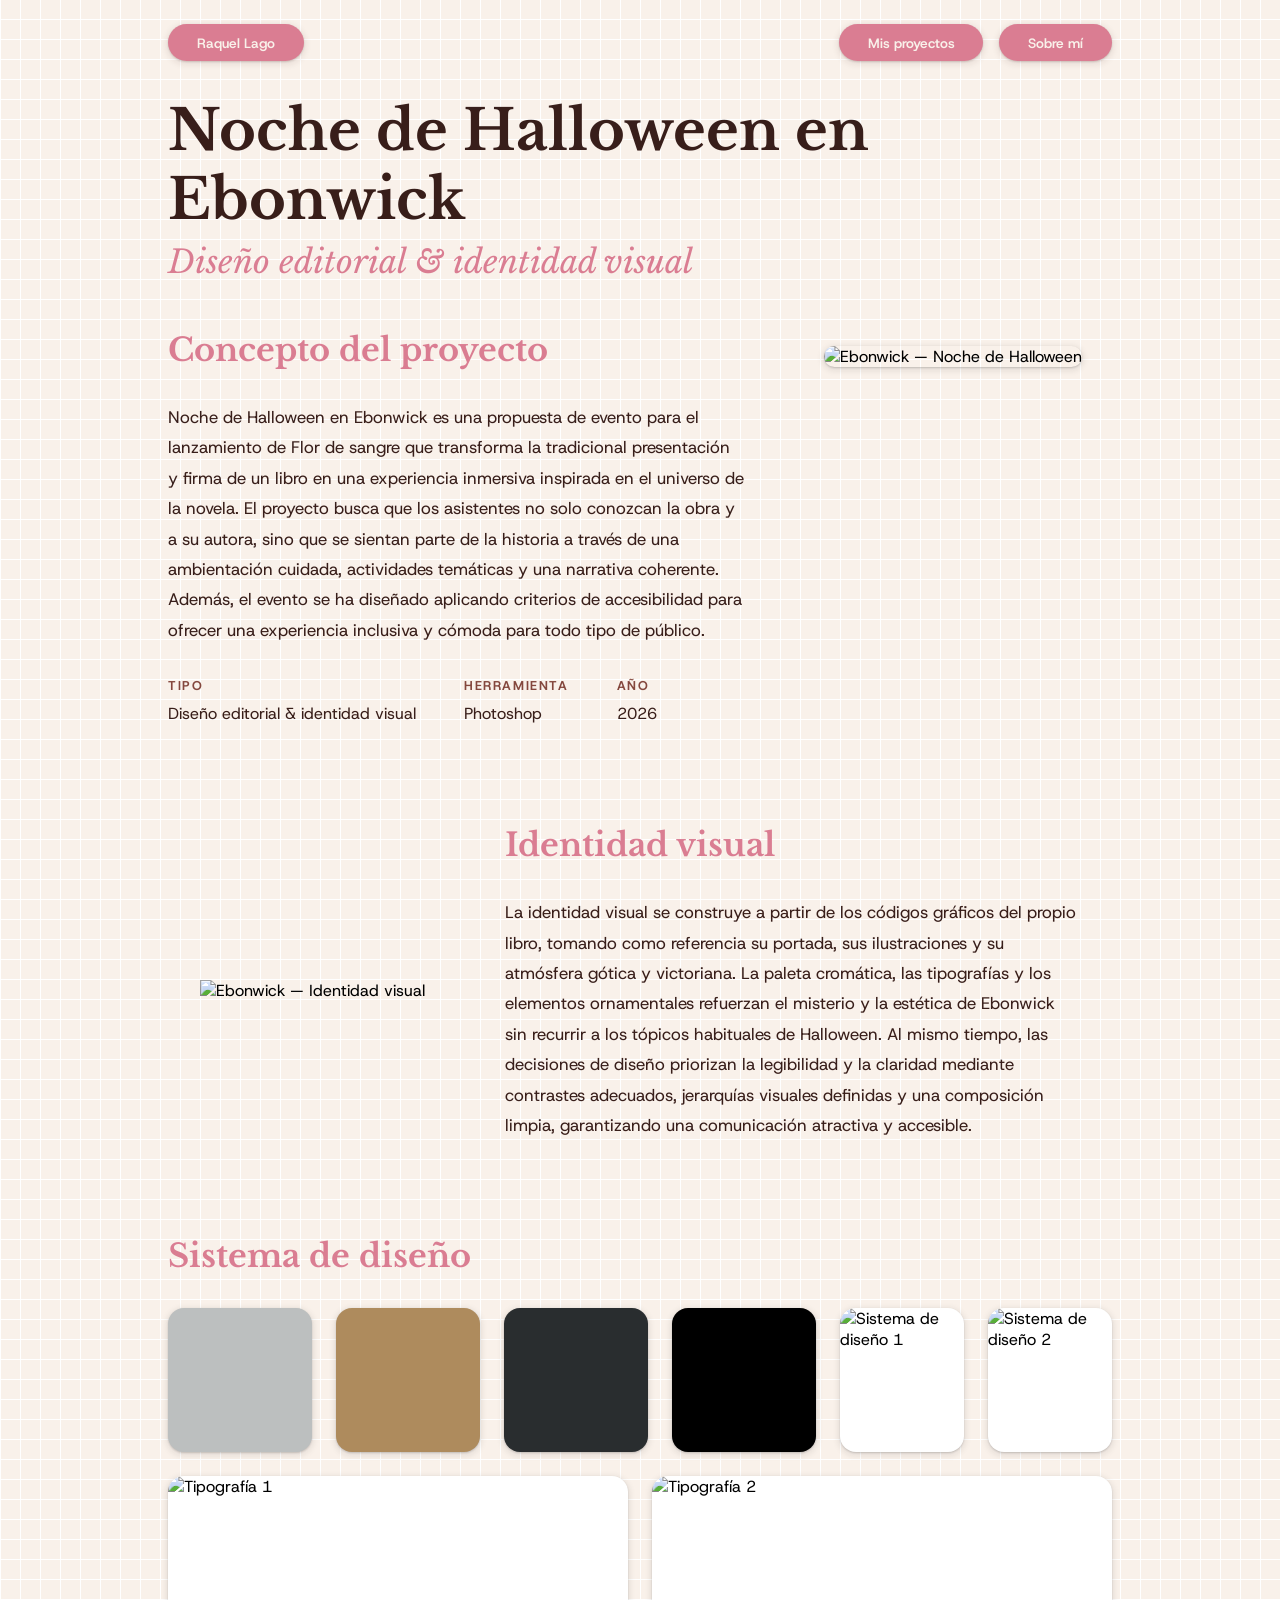
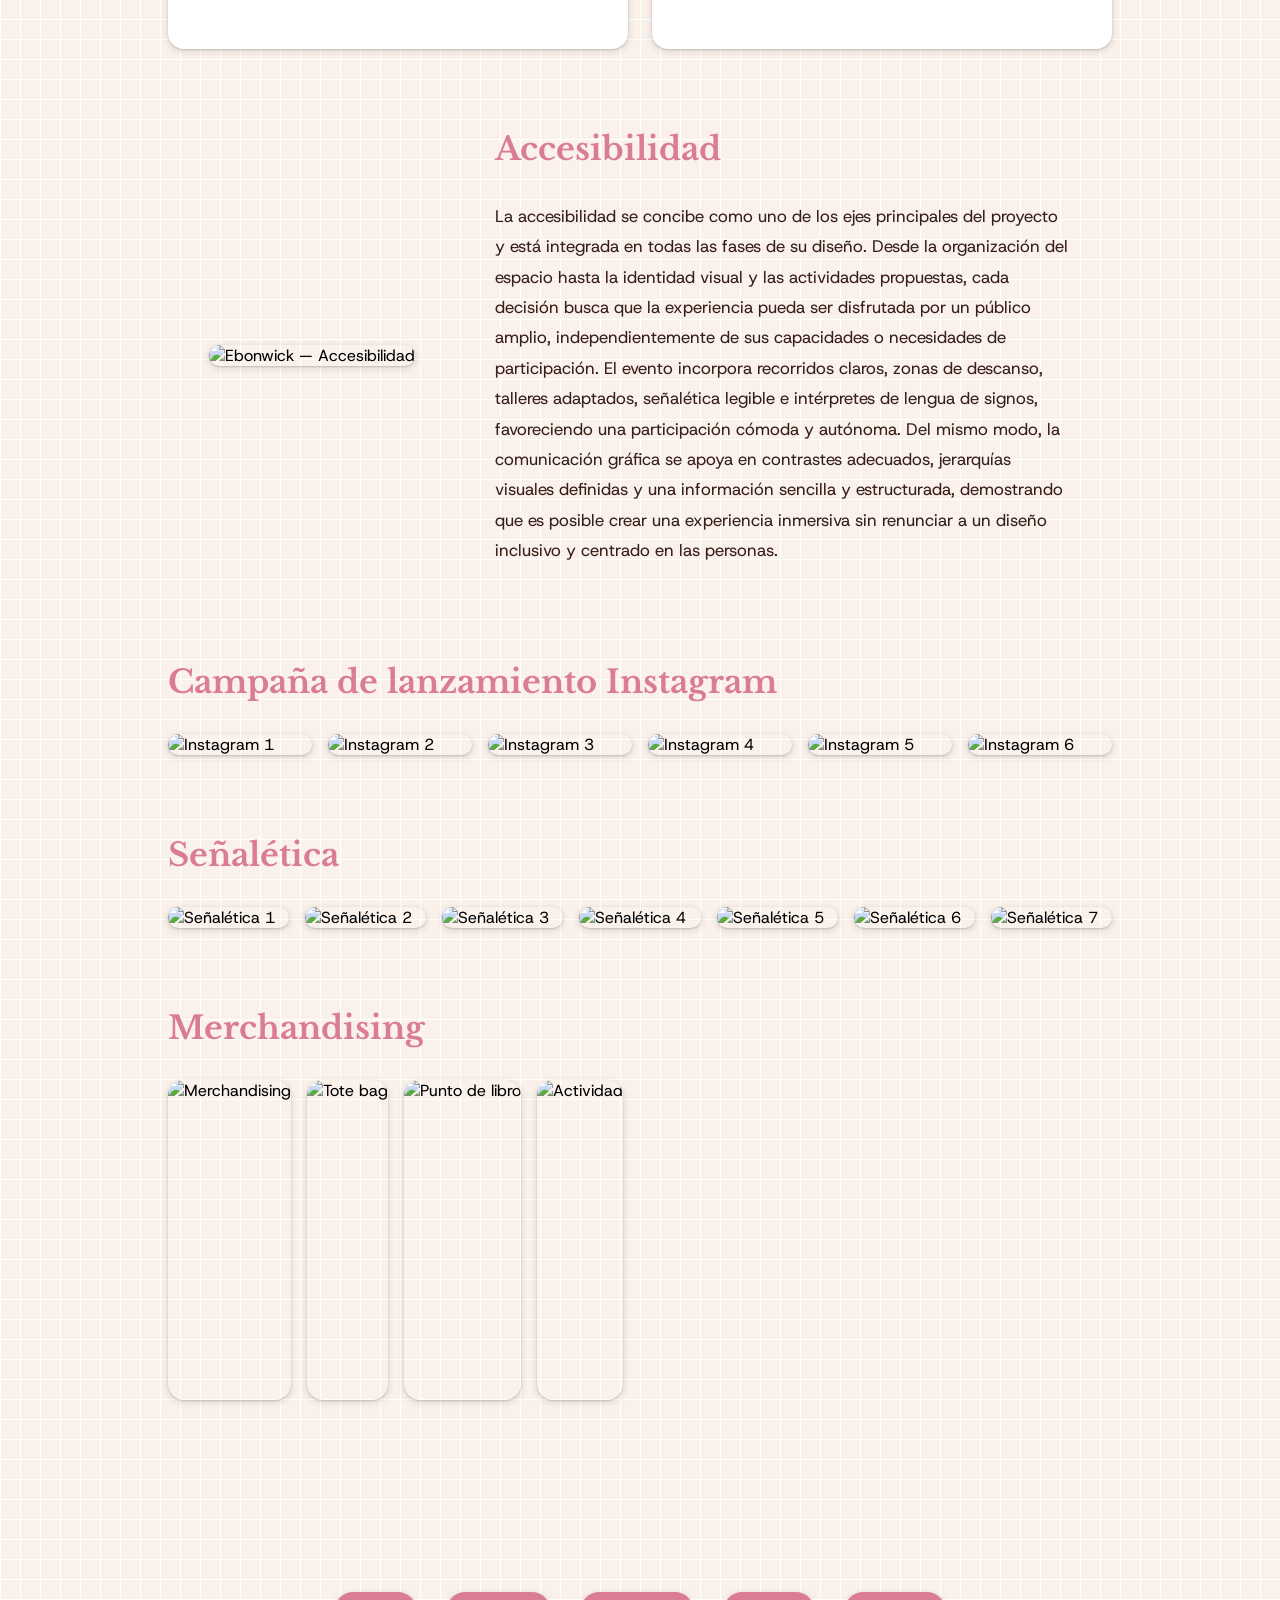
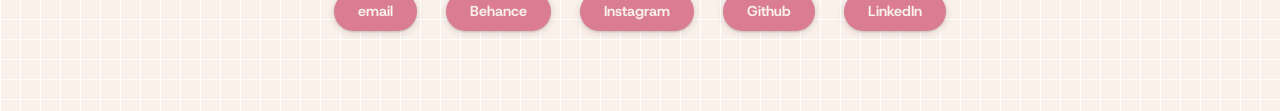
==== ebonwick.html @ 542d764f "Add files via upload" ====
<!DOCTYPE html>
<html lang="es">
<head>
    <meta charset="UTF-8">
    <meta name="viewport" content="width=device-width, initial-scale=1.0">
    <link rel="preconnect" href="https://fonts.googleapis.com">
    <link rel="preconnect" href="https://fonts.gstatic.com" crossorigin>
    <link href="https://fonts.googleapis.com/css2?family=Libre+Baskerville:ital,wght@0,400;0,700;1,400&family=Host+Grotesk:ital,wght@0,300;0,400;0,500;0,600;0,700;1,300;1,400&display=swap" rel="stylesheet">
    <link rel="icon" type="favicon" href="img/icono_hada.png"/>
    <link rel="stylesheet" href="estilo/styles.css">
    <title>Ebonwick</title>
</head>

<body class="ebonwick">

<!-- NAV -------------------------------------------------------------------------------->
    
	<nav class="nav">
        <a href="index.html" class="enlace__index">
            <div class="nav__title-container">
                <p class="nav__title">Raquel Lago</p>
            </div>
        </a>
        <div class="menu__lista">
            <a href="mis_proyectos.html" class="nav__btn">Mis proyectos</a>
            <a href="sobre_mi.html" class="nav__btn">Sobre mí</a>
        </div>
    </nav>

<!-- HERO ---------------------------------------------------------------------------------->

    <section class="hero hero--proyectos">
        <div class="hero__columna-texto">
            <div class="hero__titulo">
                <h1>Noche de Halloween en Ebonwick</h1>
            </div>
            <div class="hero__subtitulo">
                <h2>Diseño editorial & identidad visual</h2>
            </div>
        </div>
    </section>

<!-- DESCRIPCIÓN ---------------------------------------------------------------------------------->

    <section class="proyecto__descripcion">
        <div class="proyecto__descripcion-texto">
            <h3 class="proyecto__titulo">Concepto del proyecto</h3>
            <p>Noche de Halloween en Ebonwick es una propuesta de evento para el lanzamiento de Flor de sangre que transforma la tradicional presentación
			y firma de un libro en una experiencia inmersiva inspirada en el universo de la novela. El proyecto busca que los asistentes no solo conozcan 
			la obra y a su autora, sino que se sientan parte de la historia a través de una ambientación cuidada, actividades temáticas y una narrativa 
			coherente. Además, el evento se ha diseñado aplicando criterios de accesibilidad para ofrecer una experiencia inclusiva y cómoda para todo 
			tipo de público.</p>
            <div class="proyecto__meta">
                <div class="proyecto__meta-item">
                    <b>Tipo</b>
                    <p>Diseño editorial & identidad visual</p>
                </div>
                <div class="proyecto__meta-item">
                    <b>Herramienta</b>
                    <p>Photoshop</p>
                </div>
                <div class="proyecto__meta-item">
                    <b>Año</b>
                    <p>2026</p>
                </div>
            </div>
        </div>
        <div class="proyecto__descripcion-imagen">
            <img src="img/mis_proyectos/ebonwick/Ebonwick_Cartel.webp" alt="Ebonwick — Noche de Halloween">
        </div>
    </section>

<!-- IDENTIDAD VISUAL ---------------------------------------------------------------------------------->

	<section class="proyecto__identidad">
		<div class="proyecto__identidad-imagen">
			<img src="img/mis_proyectos/ebonwick/Flor_de_sangre.webp" alt="Ebonwick — Identidad visual">
		</div>
		<div class="proyecto__identidad-texto">
			<h3 class="proyecto__titulo">Identidad visual</h3>
			<p>La identidad visual se construye a partir de los códigos gráficos del propio libro, tomando como referencia su portada, sus ilustraciones 
            y su atmósfera gótica y victoriana. La paleta cromática, las tipografías y los elementos ornamentales refuerzan el misterio y la estética de 
            Ebonwick sin recurrir a los tópicos habituales de Halloween. Al mismo tiempo, las decisiones de diseño priorizan la legibilidad y la claridad 
            mediante contrastes adecuados, jerarquías visuales definidas y una composición limpia, garantizando una comunicación atractiva y accesible.</p>
		</div>
	</section>

<!-- SISTEMA DE DISEÑO ---------------------------------------------------------------------------------->

    <section class="proyecto__sistema">
        <h3 class="proyecto__titulo">Sistema de diseño</h3>

        <div class="proyecto__sistema-fila1">
            <div class="proyecto__sistema-color" style="background-color: #bcbfbf;"></div>
            <div class="proyecto__sistema-color" style="background-color: #ae8b5d;"></div>
            <div class="proyecto__sistema-color" style="background-color: #292d2f;"></div>
            <div class="proyecto__sistema-color" style="background-color: #000000;"></div>
            
			<div class="proyecto__sistema-tipo">
                <img src="img/mis_proyectos/ebonwick/Ebonwick_sistema1.webp" alt="Sistema de diseño 1">
            </div>
            <div class="proyecto__sistema-tipo">
                <img src="img/mis_proyectos/ebonwick/ebonwick_sistema2.webp" alt="Sistema de diseño 2">
            </div>
        </div>

        <div class="proyecto__sistema-fila2">
            <div class="proyecto__sistema-extra">
                <img src="img/mis_proyectos/ebonwick/ebonwick_tipografia1.webp" alt="Tipografía 1">
            </div>
            <div class="proyecto__sistema-extra">
                <img src="img/mis_proyectos/ebonwick/ebonwick_tipografia2.webp" alt="Tipografía 2">
            </div>
        </div>

    </section>

<!-- ACCESIBILIDAD ---------------------------------------------------------------------------------->
   
   <section class="proyecto__identidad">
        <div class="proyecto__accesibilidad-imagen">
            <img src="img/mis_proyectos/ebonwick/Ebonwick_caseta.webp" alt="Ebonwick — Accesibilidad">
        </div>
        <div class="proyecto__identidad-texto">
            <h3 class="proyecto__titulo">Accesibilidad</h3>
            <p>La accesibilidad se concibe como uno de los ejes principales del proyecto y está integrada en todas las fases de su diseño. 
			Desde la organización del espacio hasta la identidad visual y las actividades propuestas, cada decisión busca que la experiencia 
			pueda ser disfrutada por un público amplio, independientemente de sus capacidades o necesidades de participación. El evento incorpora 
			recorridos claros, zonas de descanso, talleres adaptados, señalética legible e intérpretes de lengua de signos, favoreciendo una 
			participación cómoda y autónoma. Del mismo modo, la comunicación gráfica se apoya en contrastes adecuados, jerarquías 
			visuales definidas y una información sencilla y estructurada, demostrando que es posible crear una experiencia inmersiva sin renunciar 
			a un diseño inclusivo y centrado en las personas.</p>
        </div>
    </section>
 
<!-- CAMPAÑA LANZAMIENTO ---------------------------------------------------------------------------------->

    <section class="proyecto__galeria-piezas">
        <h3 class="proyecto__titulo">Campaña de lanzamiento Instagram</h3>
        <div class="proyecto__galeria-fila">
            <div class="proyecto__galeria-item">
                <img src="img/mis_proyectos/ebonwick/Ebonwick_Instagram1.webp" alt="Instagram 1">
            </div>
            <div class="proyecto__galeria-item">
                <img src="img/mis_proyectos/ebonwick/Ebonwick_Instagram2.webp" alt="Instagram 2">
            </div>
            <div class="proyecto__galeria-item">
                <img src="img/mis_proyectos/ebonwick/Ebonwick_Instagram3.webp" alt="Instagram 3">
            </div>
            <div class="proyecto__galeria-item">
                <img src="img/mis_proyectos/ebonwick/Ebonwick_Instagram4.webp" alt="Instagram 4">
            </div>
            <div class="proyecto__galeria-item">
                <img src="img/mis_proyectos/ebonwick/Ebonwick_Instagram5.webp" alt="Instagram 5">
            </div>
            <div class="proyecto__galeria-item">
                <img src="img/mis_proyectos/ebonwick/Ebonwick_Instagram6.webp" alt="Instagram 6">
            </div>
        </div>
    </section>
 
<!-- SEÑALETICA ---------------------------------------------------------------------------------->

    <section class="proyecto__galeria-piezas">
        <h3 class="proyecto__titulo">Señalética</h3>
        <div class="proyecto__galeria-fila">
            <div class="proyecto__galeria-item">
                <img src="img/mis_proyectos/ebonwick/Ebonwick_Señaletica1.webp" alt="Señalética 1">
            </div>
            <div class="proyecto__galeria-item">
                <img src="img/mis_proyectos/ebonwick/Ebonwick_Señaletica2.webp" alt="Señalética 2">
            </div>
            <div class="proyecto__galeria-item">
                <img src="img/mis_proyectos/ebonwick/Ebonwick_Señaletica3.webp" alt="Señalética 3">
            </div>
            <div class="proyecto__galeria-item">
                <img src="img/mis_proyectos/ebonwick/Ebonwick_Señaletica4.webp" alt="Señalética 4">
            </div>
            <div class="proyecto__galeria-item">
                <img src="img/mis_proyectos/ebonwick/Ebonwick_Señaletica5.webp" alt="Señalética 5">
            </div>
            <div class="proyecto__galeria-item">
                <img src="img/mis_proyectos/ebonwick/Ebonwick_Señaletica6.webp" alt="Señalética 6">
            </div>
            <div class="proyecto__galeria-item">
                <img src="img/mis_proyectos/ebonwick/Ebonwick_Señaletica_Mockup.webp" alt="Señalética 7">
            </div>
        </div>
    </section>
	
<!-- MERCHANDISING ---------------------------------------------------------------------------------->
 
    <section class="proyecto__galeria-piezas">
        <h3 class="proyecto__titulo">Merchandising</h3>
        <div class="proyecto__galeria-fila proyecto__galeria-fila--merch">
            <div class="proyecto__galeria-item proyecto__galeria-item--auto">
                <img src="img/mis_proyectos/ebonwick/Ebonwick_merchandising.webp" alt="Merchandising">
            </div>
            <div class="proyecto__galeria-item proyecto__galeria-item--auto">
                <img src="img/mis_proyectos/ebonwick/Ebonwick_merchandising_Tote.webp" alt="Tote bag">
            </div>
            <div class="proyecto__galeria-item proyecto__galeria-item--auto">
                <img src="img/mis_proyectos/ebonwick/Ebonwick_merchandising_punto.webp" alt="Punto de libro">
            </div>
            <div class="proyecto__galeria-item proyecto__galeria-item--auto">
                <img src="img/mis_proyectos/ebonwick/Ebonwick_merchandising_actividad.webp" alt="Actividad">
            </div>
        </div>
    </section>
 

<!-- FOOTER ---------------------------------------------------------------------------------->
   
	<footer>
        <div class="footer__container">
            <div class="footer__container-links">
                <a href="mailto:itscaliope.art@gmail.com" target="_blank">email</a>
                <a href="https://www.behance.net/itscaliope" target="_blank">Behance</a>
                <a href="https://www.instagram.com/itscaliope.art/" target="_blank">Instagram</a>
                <a href="#" target="_blank">Github</a>
                <a href="https://www.linkedin.com/in/itscaliope/" target="_blank">LinkedIn</a>
            </div>
        </div>
    </footer>

</body>
</html>
---- estilo/styles.css ----
/* VARIABLES >>>>>>>>>>>>>>>>>>>>>>>>>>>>>>>>>>>>>>>>>>>>>>>>>>>>>>>>>>>>>>>>>>>>>>>>>>>>>>>>>
>>>>>>>>>>>>>>>>>>>>>>>>>>>>>>>>>>>>>>>>>>>>>>>>>>>>>>>>>>>>>>>>>>>>>>>>>>>>>>>>>>>>>>>>>>> */

:root {
    --color-madera-oscura:  #381E1A;
    --color-madera-clara:   #84473d;
    --color-arena:          #F9F1EA;
    --color-tulipan:        #DA7D92;

    --tipografia-textos:    'Host Grotesk', sans-serif;
    --tipografia-titulos:   'Libre Baskerville', serif;
}


/* RESET >>>>>>>>>>>>>>>>>>>>>>>>>>>>>>>>>>>>>>>>>>>>>>>>>>>>>>>>>>>>>>>>>>>>>>>>>>>>>>>>>>>>>
>>>>>>>>>>>>>>>>>>>>>>>>>>>>>>>>>>>>>>>>>>>>>>>>>>>>>>>>>>>>>>>>>>>>>>>>>>>>>>>>>>>>>>>>>>> */

* {
    box-sizing: border-box;
    padding: 0;
    margin: 0;
    font-family: var(--tipografia-textos);
    font-size: 16px;
}

body {
    background:
        linear-gradient(90deg, #ffffff 1px, transparent 1px),
        linear-gradient(0deg, #ffffff 1px, transparent 1px);
    background-size: 20px 20px;
    background-color: var(--color-arena);
}

h1, h2, h3, h4, h5, h6 { 
	font-family: var(--tipografia-titulos);
}

ul, li {
	list-style: none; 
}

a {
    text-decoration: none;
    color: var(--color-madera-oscura);
}

img {
    max-width: 100%;
}

button {
    font-family: inherit;
    cursor: pointer;
}

/* NAV >>>>>>>>>>>>>>>>>>>>>>>>>>>>>>>>>>>>>>>>>>>>>>>>>>>>>>>>>>>>>>>>>>>>>>>>>>>>>>>>>>>>>>>
>>>>>>>>>>>>>>>>>>>>>>>>>>>>>>>>>>>>>>>>>>>>>>>>>>>>>>>>>>>>>>>>>>>>>>>>>>>>>>>>>>>>>>>>>>> */

.nav {
    position: fixed;
    top: 0;
    left: 0;
    width: 100%;
    z-index: 500;
    display: flex;
    align-items: center;
    justify-content: space-between;
    padding: 1.5rem 10.5rem;
}

.nav__title-container {
    display: flex;
    align-items: center;
    background-color: var(--color-tulipan);
    border-radius: 1.5rem;
    box-shadow: 0px 1px 2px 0px #381E1A30, 0px 2px 6px 2px #381E1A15;
    transition: background-color 0.2s;
}

.nav__title-container:hover { 
	background-color: var(--color-madera-oscura);
}

.nav__title {
    font-size: 0.85rem;
    font-weight: 600;
    color: var(--color-arena);
    padding: 0.6rem 1.8rem;
}

.menu__lista {
    display: flex;
    gap: 1rem;
}

.nav__btn {
    background-color: var(--color-tulipan);
    color: var(--color-arena);
    font-size: 0.85rem;
    font-weight: 600;
    padding: 0.6rem 1.8rem;
    border-radius: 1.5rem;
    box-shadow: 0px 1px 2px 0px #381E1A30, 0px 2px 6px 2px #381E1A15;
    transition: background-color 0.2s;
}

.nav__btn:hover, .nav__btn--active { 
	background-color: var(--color-madera-oscura); 
}

/* HERO >>>>>>>>>>>>>>>>>>>>>>>>>>>>>>>>>>>>>>>>>>>>>>>>>>>>>>>>>>>>>>>>>>>>>>>>>>>>>>>>>>>>>>
>>>>>>>>>>>>>>>>>>>>>>>>>>>>>>>>>>>>>>>>>>>>>>>>>>>>>>>>>>>>>>>>>>>>>>>>>>>>>>>>>>>>>>>>>>> */

.hero {
    display: flex;
    flex-direction: row;
    align-items: center;
    gap: 4rem;
    margin: 4rem 10.5rem 0 10.5rem;
    min-height: calc(100vh - 9rem);
}

.hero__columna-texto {
    display: flex;
    flex-direction: column;
    flex: 1;
}

.hero__columna-imagen { flex: 0 0 auto; }

.hero__titulo h1 {
    font-size: 2.5rem;
    color: var(--color-tulipan);
    margin-bottom: 2rem;
}

.hero__subtitulo h2 {
    font-size: 3.2rem;
    color: var(--color-madera-oscura);
    line-height: 4rem;
    margin-top: 0rem;
}

.hero__texto {
    font-size: 1.12rem;
    line-height: 2rem;
    margin-top: 2rem;
    max-width: 37rem;
}

.hero__imagen { width: 27rem; }

/* Variante index >>>>>>>>>>>>>>>>>>>>>>>>>>>>>>>>>>>>>>>>>>>>>>>>>>>>> */
.hero {
    display: flex;
    flex-direction: row;
    align-items: center;
    gap: 4rem;
    margin: 4rem 10.5rem 0 10.5rem;
    min-height: calc(100vh - 9rem); /* ← cámbialo por esto: */
}

.hero--index .hero__titulo h1 {
    font-size: 4rem;
    color: var(--color-madera-oscura);
    line-height: 5rem;
}

.hero--index .hero__subtitulo h2 {
    font-size: 3.4rem;
    font-style: italic;
    font-weight: 400;
    color: var(--color-tulipan);
    line-height: 5rem;
}

/* Variante sobre mí >>>>>>>>>>>>>>>>>>>>>>>>>>>>>>>>>>>>>>>>>>>>>>>>>>>>> */
.hero--sobre-mi .hero__imagen {
	border-radius: 2rem; 
}

/* Variante proyectos >>>>>>>>>>>>>>>>>>>>>>>>>>>>>>>>>>>>>>>>>>>>>>>>>>>>> */
.hero--proyectos {
    min-height: 20vh;
    align-items: flex-start;
    padding-top: 2rem;
}

.hero--proyectos .hero__titulo h1 {
    font-size: 3.5rem;
    color: var(--color-madera-oscura);
    margin-bottom: 0.3rem;
}

.hero--proyectos .hero__subtitulo h2 {
    font-size: 2rem;
    font-style: italic;
    font-weight: 400;
    color: var(--color-tulipan);
    line-height: 2.5rem;
    margin-top: 0.2rem;
}

/* GALERIA >>>>>>>>>>>>>>>>>>>>>>>>>>>>>>>>>>>>>>>>>>>>>>>>>>>>>>>>>>>>>>>>>>>>>>>>>>>>>>>>>>>
>>>>>>>>>>>>>>>>>>>>>>>>>>>>>>>>>>>>>>>>>>>>>>>>>>>>>>>>>>>>>>>>>>>>>>>>>>>>>>>>>>>>>>>>>>> */

.galeria {
    margin-top: 5rem;
    margin-left: 10.5rem;
    margin-right: 10.5rem;
}

.galeria__mosaico {
    display: flex;
    flex-direction: column;
    gap: 0.5rem;
}

.galeria__fila {
    display: flex;
    gap: 0.5rem;
}

.galeria__imagen-contenedor {
    overflow: hidden;
    border-radius: 0.5rem;
    flex: 1;
}

.galeria__imagen-contenedor img {
    width: 100%;
    height: 100%;
    object-fit: cover;
    display: block;
    transition: scale 400ms;
}

.galeria__imagen-contenedor:hover img {
	scale: 105%; 
}

.galeria__fila--2col .galeria__imagen-contenedor img { 
	aspect-ratio: 4 / 3; 
}
.galeria__fila--3col .galeria__imagen-contenedor img { 
	aspect-ratio: 2.5 / 3; 
}

.galeria__button {
    display: flex;
    justify-content: center;
    margin-top: 2rem;
}

.galeria__button button {
    border-radius: 1.5rem;
    border: none;
    padding: 0.6rem 2.5rem;
    background-color: var(--color-arena);
    box-shadow: 0px 1px 2px 0px #381E1A30, 0px 2px 6px 2px #381E1A15;
    transition: background-color 0.2s;
    cursor: pointer;
}

.galeria__button button:hover { 
	background-color: var(--color-madera-oscura);
}

.galeria__button button a {
    font-weight: 700;
    letter-spacing: 0.1rem;
    color: var(--color-madera-oscura);
}

.galeria__button button:hover a {
	color: var(--color-arena); 
}

/* MIS PROYECTOS >>>>>>>>>>>>>>>>>>>>>>>>>>>>>>>>>>>>>>>>>>>>>>>>>>>>>>>>>>>>>>>>>>>>>>>>>>>>>
>>>>>>>>>>>>>>>>>>>>>>>>>>>>>>>>>>>>>>>>>>>>>>>>>>>>>>>>>>>>>>>>>>>>>>>>>>>>>>>>>>>>>>>>>>> */

.proyectos {
    margin: 0 10.5rem 8rem 10.5rem;
    display: flex;
    flex-direction: column;
    gap: 5rem;
}

.proyectos__fila {
    display: flex;
    gap: 6rem;
}

.proyectos__fila .proyectos__item { flex: 1; }

.proyectos__item {
    display: flex;
    flex-direction: column;
    gap: 0.8rem;
    color: var(--color-madera-oscura);
    transition: transform 0.3s;
}

.proyectos__item:hover {
	transform: translateY(-4px);
}

.proyectos__info h3 {
    font-size: 1.9rem;
    color: var(--color-madera-oscura);
}

.proyectos__info p {
    font-size: 1.4rem;
    font-family: var(--tipografia-titulos);
    font-style: italic;
    color: var(--color-tulipan);
    margin-top: 0.6rem;
}

.proyectos__imagen-contenedor {
    overflow: hidden;
    border-radius: 1rem;
    box-shadow: 0px 1px 2px 0px #1e1e1e30, 0px 2px 6px 2px #1e1e1e15;
}

.proyectos__imagen-contenedor img {
    width: 100%;
    display: block;
    object-fit: cover;
    transition: scale 400ms;
}

.proyectos__item:hover .proyectos__imagen-contenedor img { 
	scale: 103%;
}

.proyectos__imagen--cuadrado img  { 
	aspect-ratio: 1 / 1;
}

.proyectos__imagen--vertical img  { 
	aspect-ratio: 3 / 4;
}

/* EDUCACION >>>>>>>>>>>>>>>>>>>>>>>>>>>>>>>>>>>>>>>>>>>>>>>>>>>>>>>>>>>>>>>>>>>>>>>>>>>>>>>>>
>>>>>>>>>>>>>>>>>>>>>>>>>>>>>>>>>>>>>>>>>>>>>>>>>>>>>>>>>>>>>>>>>>>>>>>>>>>>>>>>>>>>>>>>>>> */

.educacion {
    display: flex;
    flex-wrap: wrap;
    justify-content: center;
    align-items: center;
    gap: 4rem;
    margin-top: 2rem;
}

.educacion__imagen {
	width: 20rem;
}

.educacion__contenedor-texto { 
	width: 25rem;
}

.educacion__contenedor-texto h3 {
    font-size: 2rem;
    color: var(--color-tulipan);
}

.educacion__lista {
	margin-top: 1rem;
}

.educacion__lista-item {
    padding: 0.5rem 0;
    line-height: 2rem;
}

.educacion__contenedor-texto b {
    color: var(--color-madera-oscura);
    font-weight: 700;
}

.educacion button {
    border-radius: 1.5rem;
    border: none;
    width: 23rem;
    padding: 0.6rem;
    margin-top: 1rem;
    background-color: var(--color-arena);
    box-shadow: 0px 1px 2px 0px #381E1A30, 0px 2px 6px 2px #381E1A15;
    transition: background-color 0.2s;
    cursor: pointer;
}

.educacion button:hover {
	background-color: var(--color-madera-oscura);
}

.educacion button a {
    font-weight: 700;
    letter-spacing: 0.1rem;
    color: var(--color-madera-oscura);
}

.educacion button:hover a {
	color: var(--color-arena);
}

/* CV / SKILLS >>>>>>>>>>>>>>>>>>>>>>>>>>>>>>>>>>>>>>>>>>>>>>>>>>>>>>>>>>>>>>>>>>>>>>>>>>>>>>>
>>>>>>>>>>>>>>>>>>>>>>>>>>>>>>>>>>>>>>>>>>>>>>>>>>>>>>>>>>>>>>>>>>>>>>>>>>>>>>>>>>>>>>>>>>> */

.cv {
    display: flex;
    flex-wrap: wrap;
    justify-content: center;
    margin-top: 5rem;
    gap: 3.5rem;
    text-align: center;
}

.cv__bloque {
	width: 23vw;
}

.cv h3 {
    font-size: 2rem;
    color: var(--color-tulipan);
    margin-bottom: 1rem;
}

.cv__habilidades-lista {
	margin-top: 0.5rem;
}

.cv li {
    font-size: 1.1rem;
    line-height: 1.8rem;
}


/* DESCRIPCIÓN PROYECTO >>>>>>>>>>>>>>>>>>>>>>>>>>>>>>>>>>>>>>>>>>>>>>>>>>>>>>>>>>>>>>>>>>>>>>
>>>>>>>>>>>>>>>>>>>>>>>>>>>>>>>>>>>>>>>>>>>>>>>>>>>>>>>>>>>>>>>>>>>>>>>>>>>>>>>>>>>>>>>>>>> */

.proyecto__descripcion {
    display: flex;
    flex-wrap: wrap;
    gap: 5rem;
    justify-content: flex-start;
    align-items: flex-start;
    margin: 3rem 10.5rem 5rem 10.5rem;
}

.proyecto__descripcion-texto {
    flex: 1;
    min-width: 20rem;
    max-width: 36rem;
}

.proyecto__titulo {
    font-size: 2rem;
    color: var(--color-tulipan);
    margin-bottom: 2rem;
}

.proyecto__descripcion-texto p {
    font-size: 1.05rem;
    line-height: 1.9rem;
    color: var(--color-madera-oscura);
    margin-bottom: 1rem;
}

.proyecto__meta {
    display: flex;
    gap: 3rem;
    margin-top: 2rem;
    flex-wrap: wrap;
}

.proyecto__meta-item b {
    display: block;
    font-size: 0.8rem;
    font-weight: 700;
    letter-spacing: 0.1rem;
    text-transform: uppercase;
    color: var(--color-madera-clara);
    margin-bottom: 0.3rem;
}

.proyecto__meta-item p {
    font-size: 1rem;
    color: var(--color-madera-oscura);
}

.proyecto__descripcion-imagen {
    margin-top: 1rem;
}

.proyecto__descripcion-imagen img {
    width: 34rem;
    border-radius: 1.5rem;
    box-shadow: 0px 1px 2px 0px #1e1e1e30, 0px 2px 6px 2px #1e1e1e15;
}

.ebonwick .proyecto__descripcion-imagen img {
	width: 20rem;
}

/* OBJETIVOS >>>>>>>>>>>>>>>>>>>>>>>>>>>>>>>>>>>>>>>>>>>>>>>>>>>>>>>>>>>>>>>>>>>>>>>>>>>>>>>>>
>>>>>>>>>>>>>>>>>>>>>>>>>>>>>>>>>>>>>>>>>>>>>>>>>>>>>>>>>>>>>>>>>>>>>>>>>>>>>>>>>>>>>>>>>>> */

.proyecto__objetivos {
    margin: 0 10.5rem 5rem 10.5rem;
}

.proyecto__objetivos-lista {
    display: grid;
    grid-template-columns: repeat(2, 1fr);
    gap: 3rem;
}

.proyecto__objetivo-item {
    background-color: white;
    border-radius: 1rem;
    padding: 2rem;
    box-shadow: 0px 1px 2px 0px #1e1e1e30, 0px 2px 6px 2px #1e1e1e15;
}

.proyecto__objetivo-item b {
    display: block;
    font-size: 2rem;
    color: var(--color-tulipan);
    opacity: 0.4;
    margin-bottom: 0.8rem;
    font-family: var(--tipografia-titulos);
}

.proyecto__objetivo-item p {
    font-size: 1rem;
    line-height: 1.8rem;
}

/* PANTALLAS >>>>>>>>>>>>>>>>>>>>>>>>>>>>>>>>>>>>>>>>>>>>>>>>>>>>>>>>>>>>>>>>>>>>>>>>>>>>>>>>>
>>>>>>>>>>>>>>>>>>>>>>>>>>>>>>>>>>>>>>>>>>>>>>>>>>>>>>>>>>>>>>>>>>>>>>>>>>>>>>>>>>>>>>>>>>> */

.proyecto__pantallas {
    margin: 0 10.5rem 5rem 10.5rem;
}

.proyecto__pantallas-fila {
    display: flex;
    gap: 1.5rem;
}

.proyecto__pantalla-item {
    flex: 1;
    overflow: hidden;
    border-radius: 2rem;
    box-shadow: 0px 1px 2px 0px #1e1e1e30, 0px 2px 6px 2px #1e1e1e15;
}

.proyecto__pantalla-item img {
    width: 100%;
    height: 100%;
    object-fit: cover;
    display: block;
}

/* PROTOTIPO >>>>>>>>>>>>>>>>>>>>>>>>>>>>>>>>>>>>>>>>>>>>>>>>>>>>>>>>>>>>>>>>>>>>>>>>>>>>>>>>>
>>>>>>>>>>>>>>>>>>>>>>>>>>>>>>>>>>>>>>>>>>>>>>>>>>>>>>>>>>>>>>>>>>>>>>>>>>>>>>>>>>>>>>>>>>> */

.proyecto__prototipo {
    margin: 0 10.5rem 8rem 10.5rem;
	text-align: center;
}

.proyecto__iframe-contenedor iframe {
    width: 50%;
    height: 50rem;
    border: none;
    border-radius: 1.5rem;
    box-shadow: 0px 1px 2px 0px #1e1e1e30, 0px 2px 6px 2px #1e1e1e15;
}

/* IDENTIDAD VISUAL >>>>>>>>>>>>>>>>>>>>>>>>>>>>>>>>>>>>>>>>>>>>>>>>>>>>>>>>>>>>>>>>>>>>>>>>>>
>>>>>>>>>>>>>>>>>>>>>>>>>>>>>>>>>>>>>>>>>>>>>>>>>>>>>>>>>>>>>>>>>>>>>>>>>>>>>>>>>>>>>>>>>>> */

.proyecto__identidad {
    display: flex;
    flex-wrap: wrap;
    align-items: center;
	justify-content: center;
    gap: 5rem;
    margin: 0 10.5rem 5rem 10.5rem;
}

.proyecto__identidad--centrada {
    flex-direction: column;
    align-items: center;
    text-align: center;
    gap: 1rem;
}

.proyecto__identidad-texto {
    flex: 1;
    min-width: 20rem;
    max-width: 36rem;
}

.proyecto__identidad-texto p {
    font-size: 1.05rem;
    line-height: 1.9rem;
    color: var(--color-madera-oscura);
    margin-bottom: 1rem;
}

.proyecto__identidad-imagen img {
    width: 20rem;
}

/* SISTEMA DE DISEÑO >>>>>>>>>>>>>>>>>>>>>>>>>>>>>>>>>>>>>>>>>>>>>>>>>>>>>>>>>>>>>>>>>>>>>>>>>
>>>>>>>>>>>>>>>>>>>>>>>>>>>>>>>>>>>>>>>>>>>>>>>>>>>>>>>>>>>>>>>>>>>>>>>>>>>>>>>>>>>>>>>>>>> */

.proyecto__sistema {
    margin: 0 10.5rem 5rem 10.5rem;
}

/* Paleta y sistema visual >>>>>>>>>>>>>>>>>>>>>>>>>>>>>>>>>>>>>>>>>>>>>>>>> */

.proyecto__sistema-fila1 {
    display: flex;
    align-items: center;
    gap: 1.5rem;
    margin-bottom: 1.5rem;
}

.proyecto__sistema-color {
    width: 9rem;
    height: 9rem;
    flex-shrink: 0;
    border-radius: 1rem;
    box-shadow: 0px 1px 2px 0px #1e1e1e30, 0px 2px 6px 2px #1e1e1e15;
}

.proyecto__sistema-tipo {
    flex: 1;
    height: 9rem;
    min-width: 0;
    overflow: hidden;
    border-radius: 1rem;
    box-shadow: 0px 1px 2px 0px #1e1e1e30, 0px 2px 6px 2px #1e1e1e15;
    background-color: white;
}

.proyecto__sistema-tipo img {
    width: 100%;
    height: 100%;
    object-fit: cover;
    display: block;
}

/* Tipografia >>>>>>>>>>>>>>>>>>>>>>>>>>>>>>>>>>>>>>>>>>>>>>>>>>>>> */

.proyecto__sistema-fila2 {
    display: flex;
    gap: 1.5rem;
}

.proyecto__sistema-extra {
    flex: 1;
    overflow: hidden;
    border-radius: 1rem;
    box-shadow: 0px 1px 2px 0px #1e1e1e30, 0px 2px 6px 2px #1e1e1e15;
    aspect-ratio: 16 / 6;
    background-color: white;
}

.proyecto__sistema-extra img {
    width: 100%;
    height: 100%;
    object-fit: cover;
    display: block;
}

/* CAMPAÑA, SEÑALETICA Y MERCH >>>>>>>>>>>>>>>>>>>>>>>>>>>>>>>>>>>>>>>>>>>>>>>>>>>>>>>>>>>>>>>
>>>>>>>>>>>>>>>>>>>>>>>>>>>>>>>>>>>>>>>>>>>>>>>>>>>>>>>>>>>>>>>>>>>>>>>>>>>>>>>>>>>>>>>>>>> */

.proyecto__galeria-piezas {
    margin: 0 10.5rem 5rem 10.5rem;
}

.proyecto__galeria-fila {
    display: flex;
    gap: 1rem;
    align-items: stretch;
}

.proyecto__galeria-item {
    flex: 1;
    overflow: hidden;
    border-radius: 1rem;
    box-shadow: 0px 1px 2px 0px #1e1e1e30, 0px 2px 6px 2px #1e1e1e15;
}

.proyecto__galeria-item img {
    width: 100%;
    height: 100%;
    object-fit: cover;
    display: block;
}


.proyecto__galeria-fila--merch {
    height: 20rem;
}

.proyecto__galeria-item--auto {
    flex: 0 0 auto;
}

.proyecto__galeria-item--auto img {
    width: auto;
    height: 100%;
    object-fit: contain;
}

.proyecto__accesibilidad-imagen img {
    width: 33rem;
    border-radius: 1.5rem;
    box-shadow: 0px 1px 2px 0px #1e1e1e30, 0px 2px 6px 2px #1e1e1e15;
}


/* FOOTER >>>>>>>>>>>>>>>>>>>>>>>>>>>>>>>>>>>>>>>>>>>>>>>>>>>>>>>>>>>>>>>>>>>>>>>>>>>>>>>>>>>>
>>>>>>>>>>>>>>>>>>>>>>>>>>>>>>>>>>>>>>>>>>>>>>>>>>>>>>>>>>>>>>>>>>>>>>>>>>>>>>>>>>>>>>>>>>> */

footer {
    margin-top: 12rem;
    margin-bottom: 5rem;
}

.footer__container-links {
    display: flex;
    justify-content: center;
    flex-wrap: wrap;
    gap: 1.8rem;
    margin-top: 2rem;
}

footer a {
    background-color: var(--color-tulipan);
    font-weight: 700;
    font-size: 0.9rem;
    padding: 0.6rem 1.5rem;
    color: var(--color-arena);
    box-shadow: 0px 1px 2px 0px #381E1A30, 0px 2px 6px 2px #381E1A15;
    border-radius: 2rem;
    cursor: pointer;
    transition: background-color 0.2s;
}

footer a:hover {
    background-color: var(--color-madera-oscura);
    color: var(--color-arena);
}

/* RESPONSIVE — TABLET  (768px – 1210px) >>>>>>>>>>>>>>>>>>>>>>>>>>>>>>>>>>>>>>>>>>>>>>>>>>>>>
>>>>>>>>>>>>>>>>>>>>>>>>>>>>>>>>>>>>>>>>>>>>>>>>>>>>>>>>>>>>>>>>>>>>>>>>>>>>>>>>>>>>>>>>>>> */

@media screen and (min-width: 768px) and (max-width: 1210px) {
 
    .nav {
		padding: 1.5rem 3rem;
	}
 
    .hero {
        margin: 8rem 4rem 0 4rem;
        gap: 2.5rem;
    }
 
    .hero__titulo h1 {
		font-size: 1.6rem;
	}
 
    .hero__subtitulo h2 {
        font-size: 2.6rem;
        line-height: 3.4rem;
    }
 
    .hero__texto {
        font-size: 1rem;
        line-height: 1.8rem;
    }
 
    .hero__imagen {
		width: 22rem;
	}
	
	.hero.hero--index {
    min-height: unset;
    padding-bottom: 3rem;
	}
	
	.hero--index .hero__titulo h1 {
    font-size: 2.4rem;
    line-height: 3.2rem;
	}

	.hero--index .hero__subtitulo h2 {
		font-size: 1.6rem;
		line-height: 2.4rem;
	}
 
    .galeria {
        margin-left: 3rem;
        margin-right: 3rem;
    }
 
    .proyectos {
        margin: 0 4rem 5rem 4rem;
        gap: 3rem;
    }
 
    .proyectos__fila {
		gap: 2rem;
	}
 
    .educacion {
        gap: 2rem;
        margin-top: 3.5rem;
    }
 
    .educacion__imagen {
		width: 40vw;
	}
	
    .educacion__contenedor-texto {
		width: 45vw;
	}
 
    .cv {
        flex-direction: column;
        align-items: center;
        gap: 2rem;
    }
 
    .cv__bloque {
		width: 60vw;
	}
 
    footer {
		margin-top: 6rem;
	}
	
	.proyecto__titulo {
		font-size: 1.6rem;
	}

    .proyecto__descripcion,
    .proyecto__objetivos,
    .proyecto__pantallas,
    .proyecto__prototipo,
    .proyecto__identidad,
    .proyecto__sistema,
    .proyecto__galeria-piezas {
		margin-left: 4rem;
		margin-right: 4rem;
	}
 
    .proyecto__descripcion-imagen img {
		width: 100%;
	}
	
    .proyecto__iframe-contenedor iframe {
		height: 40rem;
	}
	
    .proyecto__objetivos-lista {
		grid-template-columns: 1fr;
	}
	
	.proyecto__identidad-imagen img {
		width: 22rem;
	}
}
 
/* RESPONSIVE — MOBILE  (hasta 767px) >>>>>>>>>>>>>>>>>>>>>>>>>>>>>>>>>>>>>>>>>>>>>>>>>>>>
>>>>>>>>>>>>>>>>>>>>>>>>>>>>>>>>>>>>>>>>>>>>>>>>>>>>>>>>>>>>>>>>>>>>>>>>>>>>>>>>>>>>>>> */
 
@media screen and (max-width: 767px) {
 
    .nav {
		padding: 1rem 2rem;
	}
 
    .nav__title { 
	font-size: 0.78rem;
	}
 
    .nav__btn {
        font-size: 0.78rem;
        padding: 0.5rem 1rem;
    }
 
    .hero {
        flex-direction: column;
        margin: 7rem 2rem 0 2rem;
        text-align: center;
        align-items: center;
        gap: 2rem;
        min-height: unset;
    }
 
    .hero__titulo h1 { font-size: 1.4rem; }
 
    .hero__subtitulo h2 {
        font-size: 2rem;
        line-height: 2.8rem;
        margin-top: 0.5rem;
    }
 
    .hero__texto {
        font-size: 1rem;
        line-height: 1.8rem;
    }
 
    .hero__columna-imagen {
		order: -1;
	}
	
    .hero__imagen {
		width: 55vw;
	}
	
	.hero--proyectos .hero__titulo h1 {
    font-size: 2rem;
	}

	.hero--proyectos .hero__subtitulo h2 {
		font-size: 1.4rem;
	}
	
	.hero--index {
    min-height: unset;
    padding-bottom: 3rem;
	}
 
    .galeria {
        margin-left: 1.5rem;
        margin-right: 1.5rem;
    }
 
    .galeria__fila--3col,
    .galeria__fila--2col {
		flex-direction: column; 
	}
 
    .proyectos {
		margin: 0 2rem 5rem 2rem;
	}
 
    .proyectos__fila {
        flex-direction: column;
        gap: 2rem;
        align-items: center;
    }
 
    .proyectos__fila .proyectos__item {
        width: 85%;
        text-align: center;
    }
 
    .educacion {
        flex-direction: column;
        align-items: center;
        text-align: center;
        gap: 2rem;
        margin-top: 4rem;
    }
 
    .educacion__imagen { width: 55vw; }
    .educacion__contenedor-texto { width: 85vw; }
    .educacion button { width: 60vw; }
 
    .cv {
        flex-direction: column;
        align-items: center;
        gap: 2rem;
    }
 
    .cv__bloque { width: 85vw; }
 
    footer {
        margin-top: 5rem;
        margin-bottom: 3rem;
    }
 
    .footer__container-links { gap: 1rem; }
 
	.proyecto__titulo {
		font-size: 1.5rem;
	}
	.proyectos__info h3 {
		font-size: 1.2rem;
	}
	.proyectos__info p {
		font-size: 1rem;
	}
    .proyecto__descripcion,
    .proyecto__objetivos,
    .proyecto__pantallas,
    .proyecto__prototipo,
    .proyecto__identidad,
    .proyecto__sistema,
    .proyecto__galeria-piezas {
		margin-left: 2rem;
		margin-right: 2rem;
	}
 
    .proyecto__descripcion,
    .proyecto__identidad {
        flex-direction: column;
        gap: 2rem;
        text-align: center;
    }
 
    .proyecto__descripcion-imagen img,
    .proyecto__identidad-imagen img {
		width: 100%;
	}
	
    .proyecto__meta {
		justify-content: center;
	}
    .proyecto__objetivos-lista {
		grid-template-columns: 1fr;
	}
 
    .proyecto__pantallas-fila {
        flex-wrap: wrap;
        gap: 1rem;
    }
 
    .proyecto__pantalla-item {
		flex: 0 0 calc(50% - 0.5rem);
	}
	
    .proyecto__iframe-contenedor iframe {
		height: 35rem;
	}
 
    .proyecto__sistema-fila1 {
        flex-wrap: wrap;
        gap: 0.8rem;
    }
 
    .proyecto__sistema-color {
        width: 5rem;
        height: 5rem;
    }
 
    .proyecto__sistema-tipo {
        flex: 1 1 100%;
        height: 6rem;
    }
 
    .proyecto__sistema-fila2 {
		flex-direction: column;
	}
 
    .proyecto__galeria-fila {
		flex-wrap: wrap;
	}
	
    .proyecto__galeria-item {
		flex: 0 0 calc(50% - 0.5rem);
	}
 
    .proyecto__galeria-fila--merch {
        height: auto;
        flex-direction: column;
    }
 
    .proyecto__galeria-item--auto {
        flex: 0 0 auto;
        width: 100%;
    }
 
    .proyecto__galeria-item--auto img {
        width: 100%;
        height: auto;
    }
 
    .ebonwick .proyecto__descripcion-imagen img {
		width: 100%;
	}
	
	.proyecto__identidad-imagen img {
		width: 12rem;
	}
}
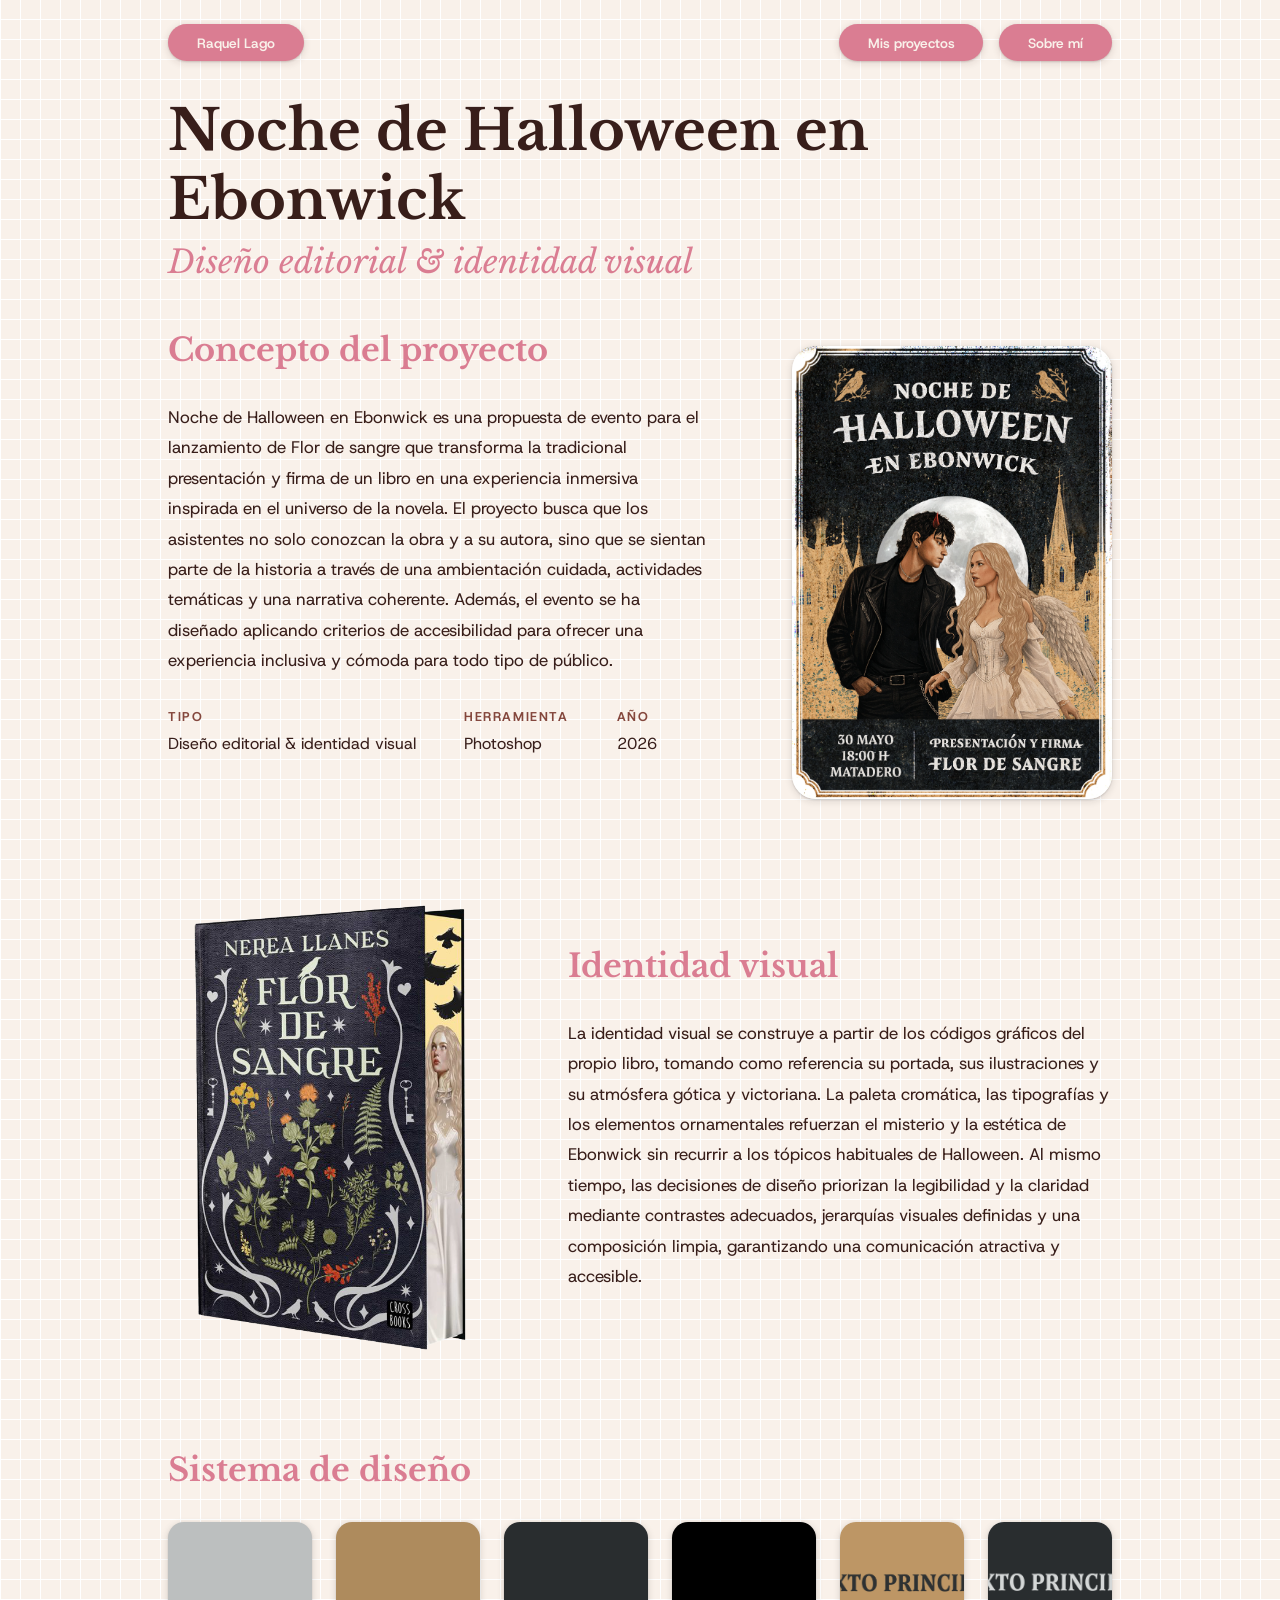
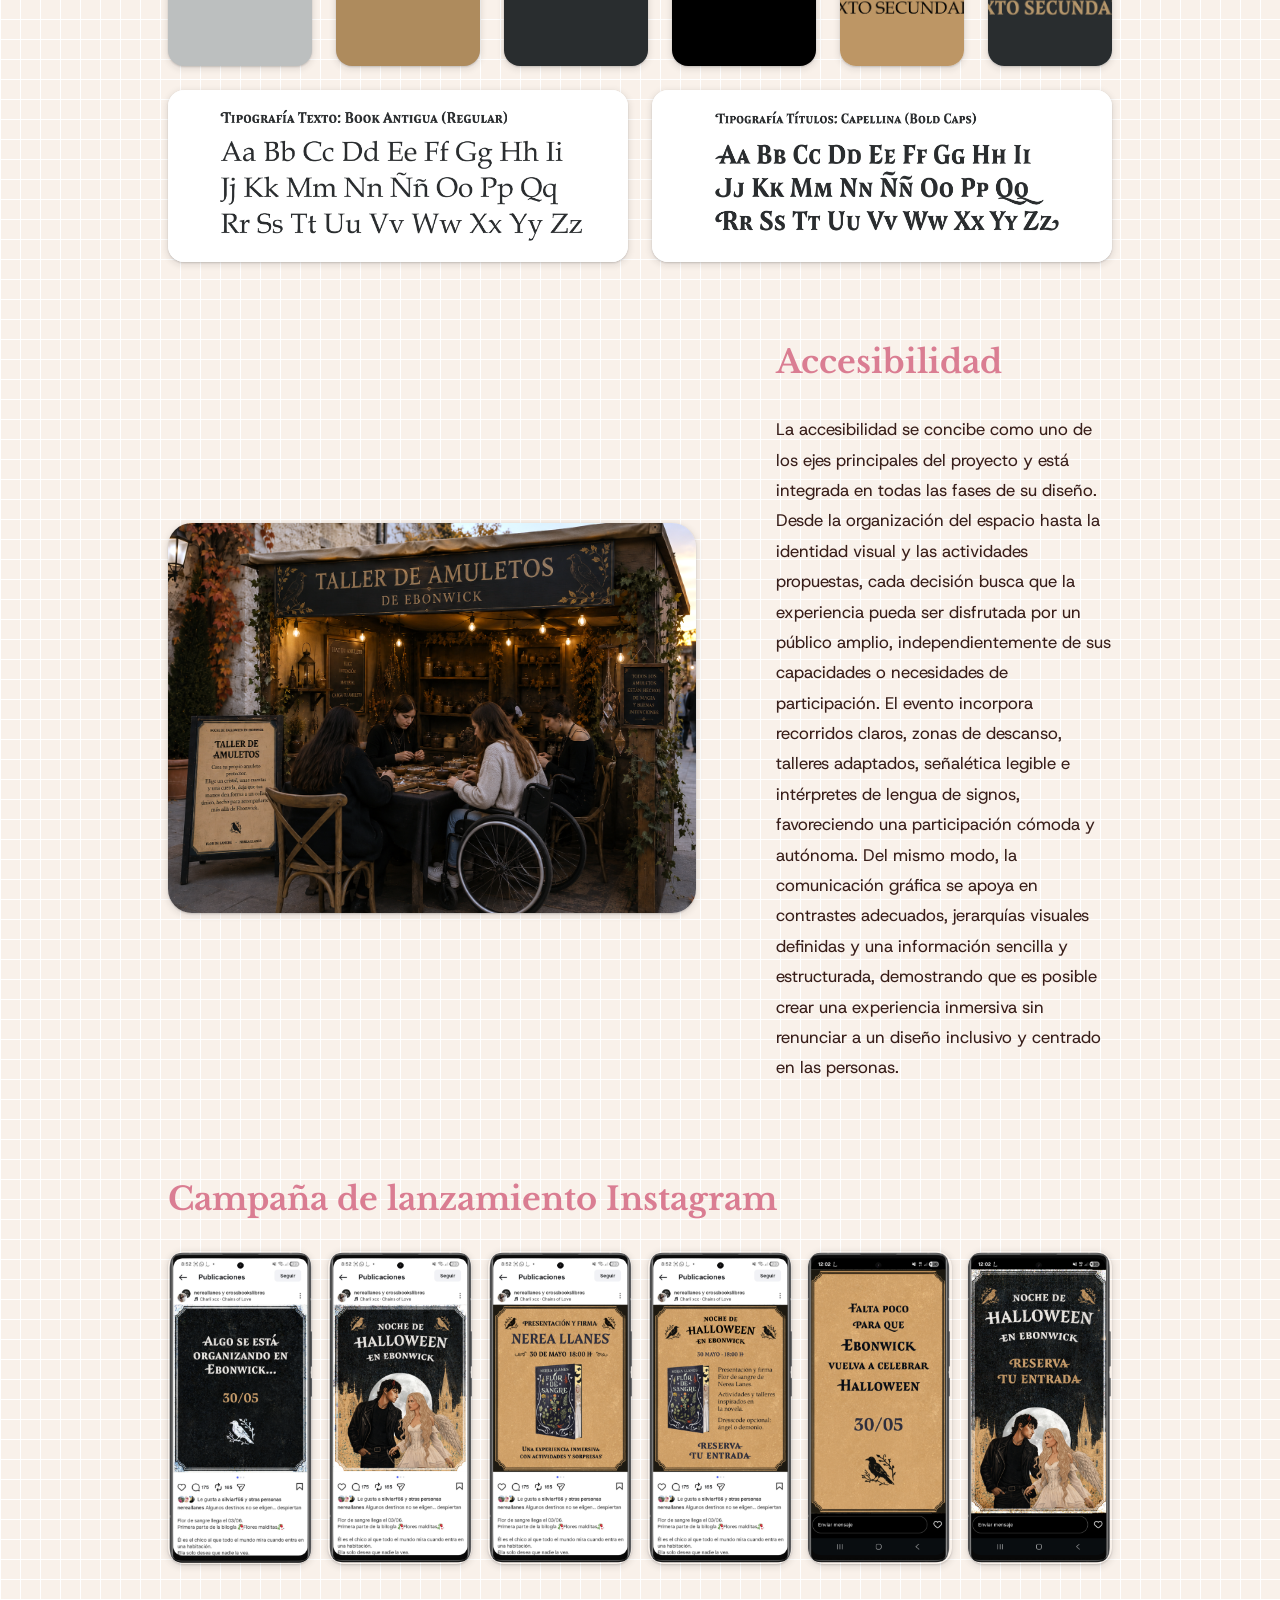
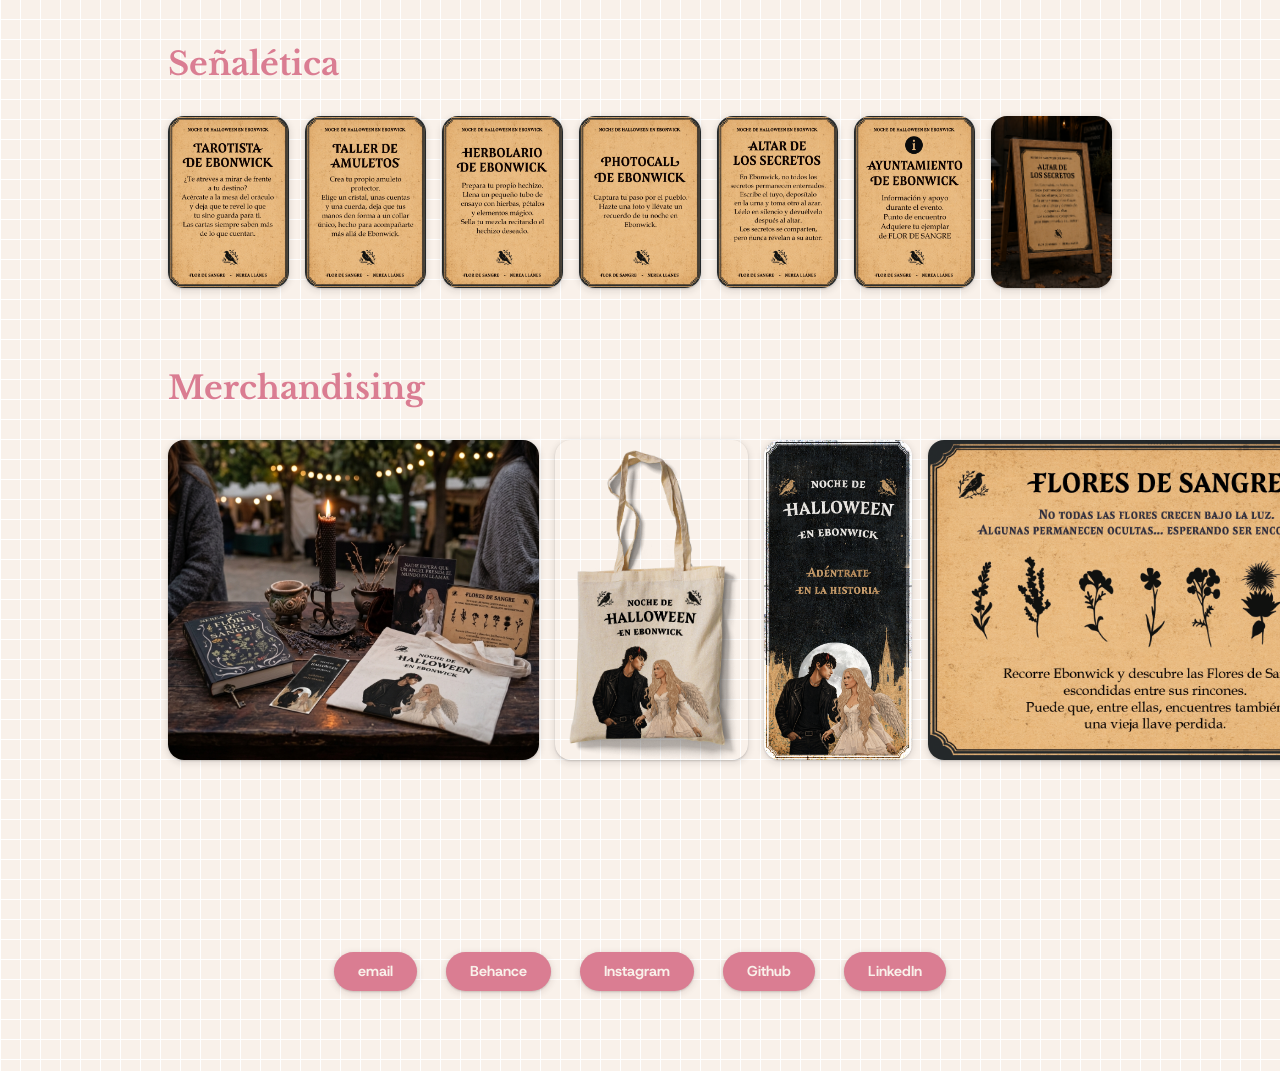
==== commit 328f3700: "Update ebonwick.html" ====
--- a/ebonwick.html
+++ b/ebonwick.html
@@ -100,16 +100,16 @@
                 <img src="img/mis_proyectos/ebonwick/Ebonwick_sistema1.webp" alt="Sistema de diseño 1">
             </div>
             <div class="proyecto__sistema-tipo">
-                <img src="img/mis_proyectos/ebonwick/ebonwick_sistema2.webp" alt="Sistema de diseño 2">
+                <img src="img/mis_proyectos/ebonwick/Ebonwick_sistema2.webp" alt="Sistema de diseño 2">
             </div>
         </div>
 
         <div class="proyecto__sistema-fila2">
             <div class="proyecto__sistema-extra">
-                <img src="img/mis_proyectos/ebonwick/ebonwick_tipografia1.webp" alt="Tipografía 1">
+                <img src="img/mis_proyectos/ebonwick/Ebonwick_tipografia1.webp" alt="Tipografía 1">
             </div>
             <div class="proyecto__sistema-extra">
-                <img src="img/mis_proyectos/ebonwick/ebonwick_tipografia2.webp" alt="Tipografía 2">
+                <img src="img/mis_proyectos/ebonwick/Ebonwick_tipografia2.webp" alt="Tipografía 2">
             </div>
         </div>
 
